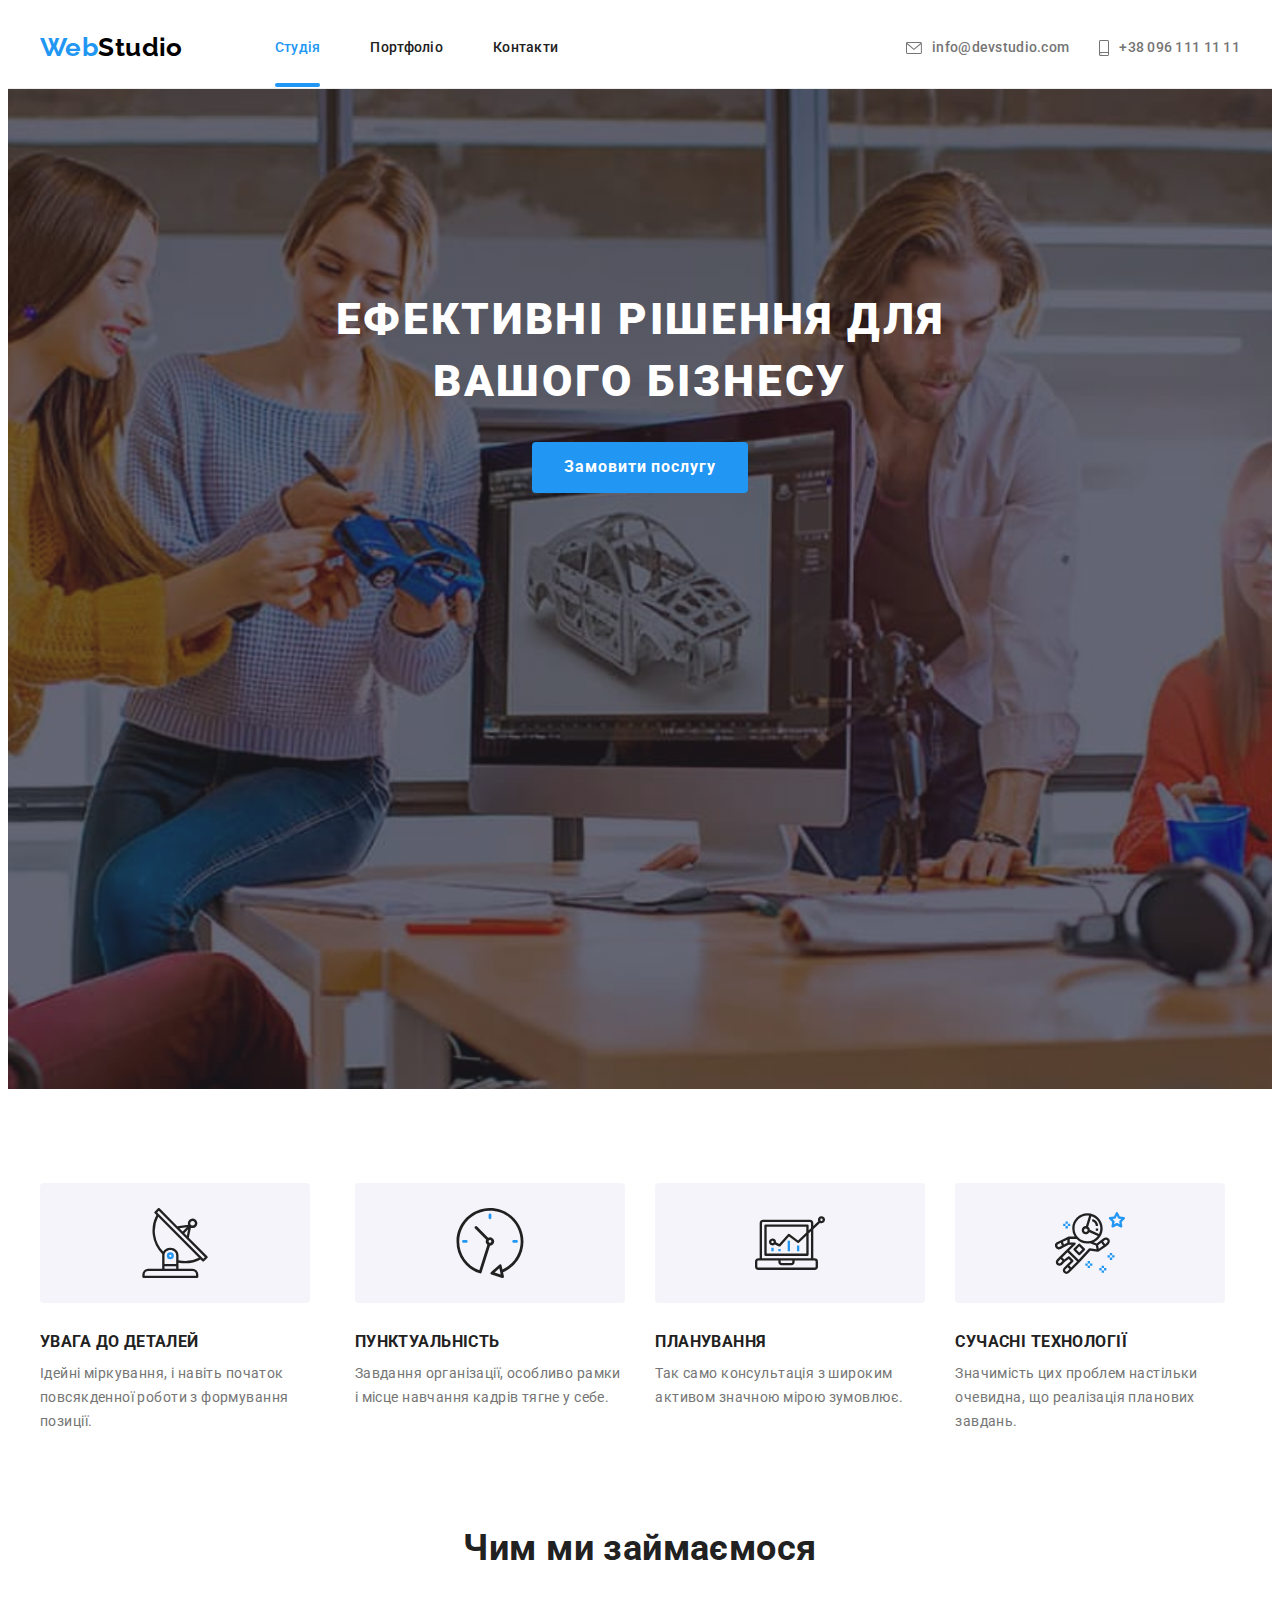
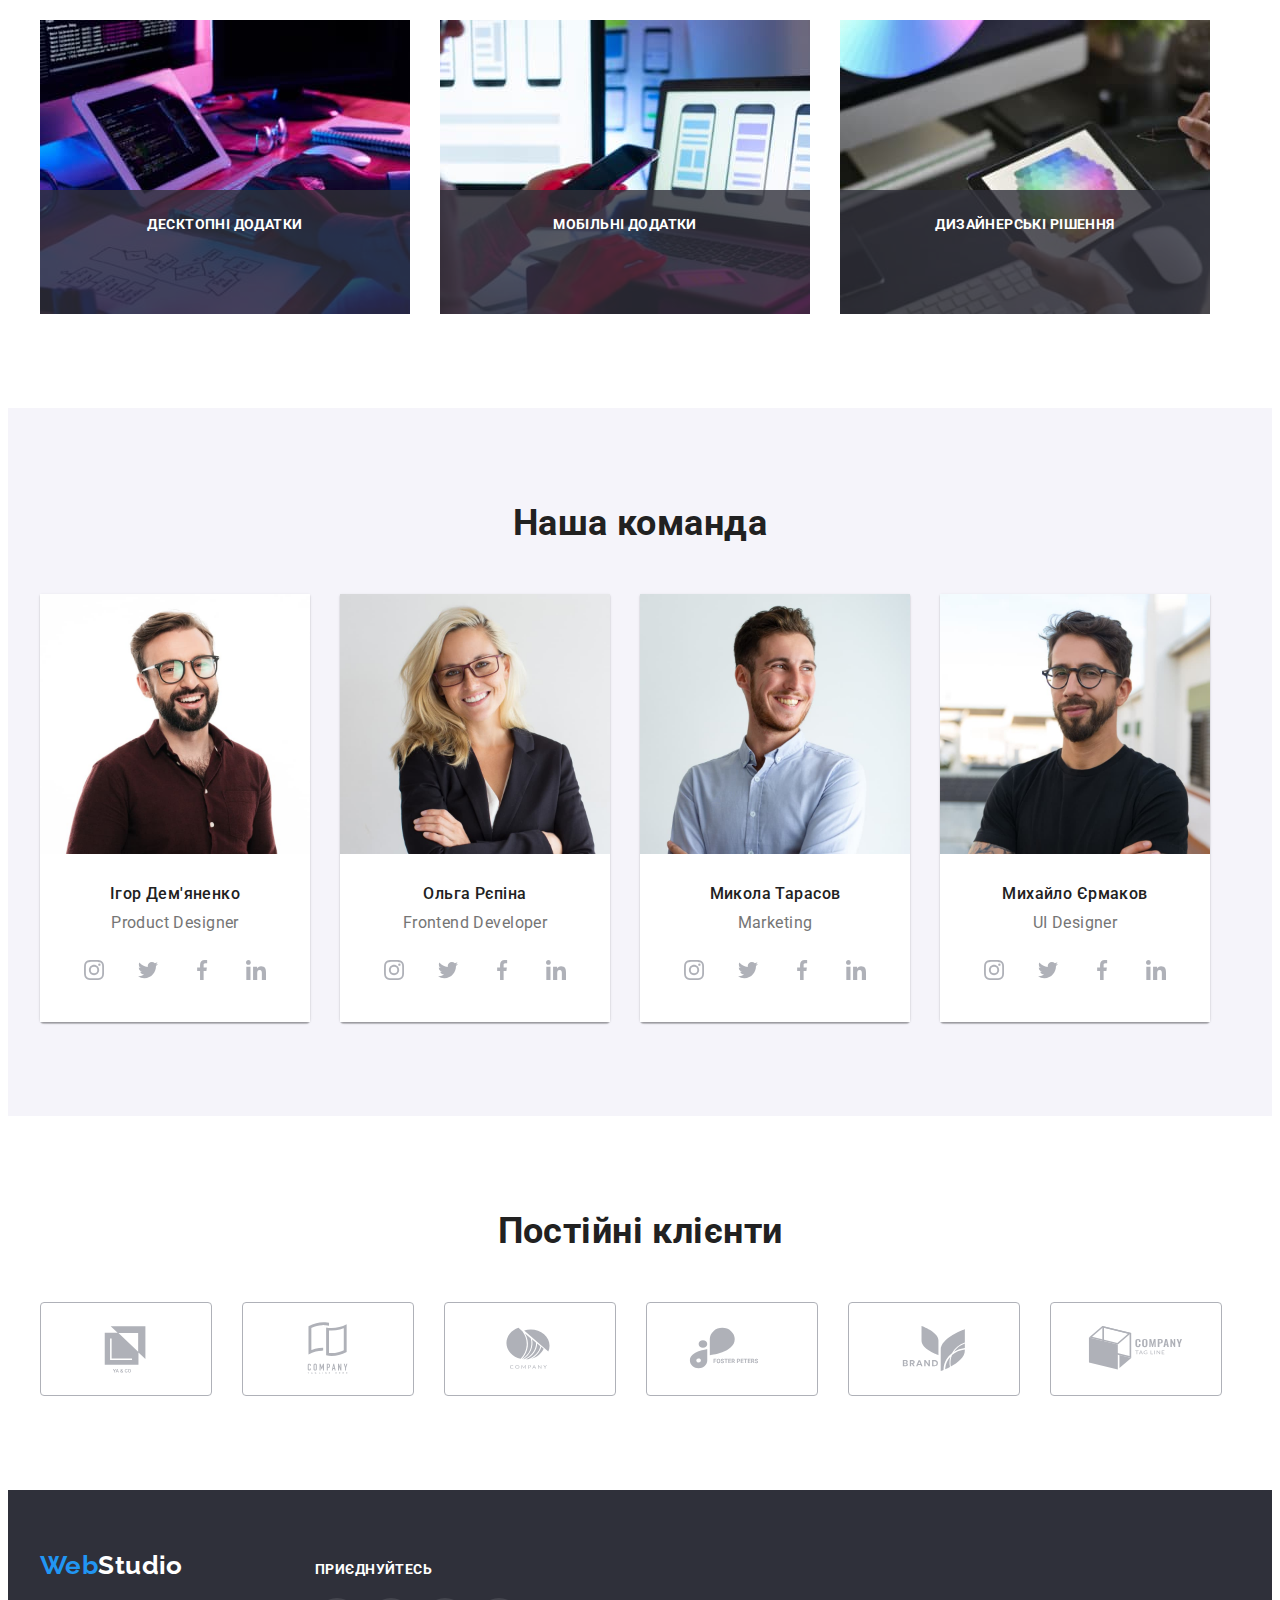
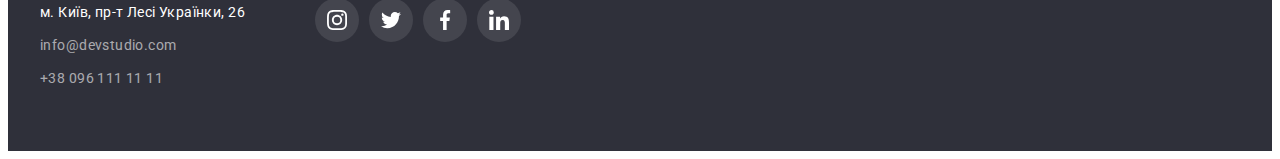
==== index.html @ 129922d4 "added form for order" ====
<!DOCTYPE html>
<html lang="uk">
  <head>
    <meta charset="UTF-8" />
    <meta http-equiv="X-UA-Compatible" content="IE=edge" />
    <meta name="viewport" content="width=device-width, initial-scale=1.0" />
    <title>Webstudio</title>
    <link
      href="https://fonts.googleapis.com/css2?family=Raleway:wght@700&family=Roboto:wght@400;500;700;900&display=swap"
      rel="stylesheet"
    />
    <link
      rel="stylesheet"
      href="https://cdnjs.cloudflare.com/ajax/libs/modern-normalize/1.1.0/modern-normalize.min.css"
      integrity="sha512-wpPYUAdjBVSE4KJnH1VR1HeZfpl1ub8YT/NKx4PuQ5NmX2tKuGu6U/JRp5y+Y8XG2tV+wKQpNHVUX03MfMFn9Q=="
      crossorigin="anonymous"
      referrerpolicy="no-referrer"
    />
    <link rel="stylesheet" href="./css/style.css" />
  </head>
  <body>
    <!--Header's site-->
    <header class="border">
      <!--Navigation's site-->
      <div class="container nav">
        <a href="./index.html" class="logo-header"
          ><span class="logo-letters">Web</span>Studio</a
        >
        <nav>
          <ul class="site-nav list">
            <li class="item">
              <a href="./index.html" class="link current">Студія</a>
            </li>
            <li class="item">
              <a href="./portfolio.html" class="link">Портфоліо</a>
            </li>
            <li class="item"><a href="" class="link">Контакти</a></li>
          </ul>
        </nav>

        <!--Contacts-->
        <ul class="list contact">
          <li class="item">
            <a href="mailto:info@devstudio.com" class="site-contacts"
              ><svg class="icon-header" width="16" height="12">
                <use href="./images/icons.svg#icon-envelope-1"></use>
              </svg>
              info@devstudio.com</a
            >
          </li>
          <li class="item">
            <a href="tel:+380961111111" class="site-contacts"
              ><svg class="icon-header" width="10" height="16">
                <use href="./images/icons.svg#icon-smartphone-1"></use></svg
              >+38 096 111 11 11</a
            >
          </li>
        </ul>
      </div>
    </header>
    <main>
      <!--Hero-->
      <section class="hero">
        <h1 class="hero-title">Ефективні рішення для вашого бізнесу</h1>
        <button data-modal-open type="button" class="hero-button">
          Замовити послугу
        </button>
      </section>

      <!--Features-->
      <section class="section">
        <!-- Hidden heading -->
        <div class="container">
          <h2 class="visually-hidden">Особливості</h2>
          <ul class="features list">
            <li class="item">
              <div class="icon-background">
                <svg width="70" height="70">
                  <use href="./images/icons.svg#icon-antenna"></use>
                </svg>
              </div>
              <h3 class="features-title">Увага до деталей</h3>
              <p class="features-list">
                Ідейні міркування, і навіть початок повсякденної роботи з
                формування позиції.
              </p>
            </li>
            <li class="item">
              <div class="icon-background">
                <svg width="70" height="70">
                  <use href="./images/icons.svg#icon-clock"></use>
                </svg>
              </div>
              <h3 class="features-title">Пунктуальність</h3>
              <p class="features-list">
                Завдання організації, особливо рамки і місце навчання кадрів
                тягне у себе.
              </p>
            </li>
            <li class="item">
              <div class="icon-background">
                <svg width="70" height="70">
                  <use href="./images/icons.svg#icon-diagram"></use>
                </svg>
              </div>
              <h3 class="features-title">Планування</h3>
              <p class="features-list">
                Так само консультація з широким активом значною мірою зумовлює.
              </p>
            </li>
            <li class="item">
              <div class="icon-background">
                <svg width="70" height="70">
                  <use href="./images/icons.svg#icon-astronaut"></use>
                </svg>
              </div>
              <h3 class="features-title">Сучасні технології</h3>
              <p class="features-list">
                Значимість цих проблем настільки очевидна, що реалізація
                планових завдань.
              </p>
            </li>
          </ul>
        </div>
      </section>

      <!--Our works-->
      <section class="work">
        <div class="container">
          <h2 class="our-work-title">Чим ми займаємося</h2>
          <ul class="our-work list">
            <li class="item description-image">
              <img
                src="./images/images-index/box-1.jpg"
                alt="Людина працює за ноутбуком"
                width="370"
                height="294"
              />
              <div class="description">
                <p class="description-title">десктопні додатки</p>
              </div>
            </li>
            <li class="item description-image">
              <img
                src="./images/images-index/box-2.jpg"
                alt="Людина тримає смартфон"
                width="370"
                height="294"
              />
              <div class="description">
                <p class="description-title">мобільні додатки</p>
              </div>
            </li>
            <li class="item description-image">
              <img
                src="./images/images-index/box-3.jpg"
                alt="Людина працює з планшетом"
                width="370"
                height="294"
              />
              <div class="description">
                <p class="description-title">дизайнерські рішення</p>
              </div>
            </li>
          </ul>
        </div>
      </section>

      <!--Our team-->
      <section class="section team">
        <div class="container">
          <h2 class="our-teams-title">Наша команда</h2>
          <ul class="our-teams list">
            <li class="item">
              <img
                src="./images/images-index/img-1.jpg"
                alt="Чоловік"
                width="270"
                height="260"
              />
              <div class="border-teams">
                <h3 class="our-teams-name">Ігор Дем'яненко</h3>
                <p class="our-team-profession">Product Designer</p>
                <ul class="list social">
                  <li>
                    <a class="social-background" href="">
                      <svg width="20" height="20">
                        <use href="./images/icons.svg#icon-instagram"></use>
                      </svg>
                    </a>
                  </li>
                  <li>
                    <a class="social-background" href="">
                      <svg width="20" height="20">
                        <use href="./images/icons.svg#icon-twitter"></use>
                      </svg>
                    </a>
                  </li>
                  <li>
                    <a class="social-background" href="">
                      <svg width="20" height="20">
                        <use href="./images/icons.svg#icon-facebook"></use>
                      </svg>
                    </a>
                  </li>
                  <li>
                    <a class="social-background" href="">
                      <svg width="20" height="20">
                        <use href="./images/icons.svg#icon-linkedin"></use>
                      </svg>
                    </a>
                  </li>
                </ul>
              </div>
            </li>
            <li class="item">
              <img
                src="./images/images-index/img-2.jpg"
                alt="Жінка"
                width="270"
                height="260"
              />
              <div class="border-teams">
                <h3 class="our-teams-name">Ольга Рєпіна</h3>
                <p class="our-team-profession">Frontend Developer</p>
                <ul class="list social">
                  <li>
                    <a class="social-background" href="">
                      <svg width="20" height="20">
                        <use href="./images/icons.svg#icon-instagram"></use>
                      </svg>
                    </a>
                  </li>
                  <li>
                    <a class="social-background" href="">
                      <svg width="20" height="20">
                        <use href="./images/icons.svg#icon-twitter"></use>
                      </svg>
                    </a>
                  </li>
                  <li>
                    <a class="social-background" href="">
                      <svg width="20" height="20">
                        <use href="./images/icons.svg#icon-facebook"></use>
                      </svg>
                    </a>
                  </li>
                  <li>
                    <a class="social-background" href="">
                      <svg width="20" height="20">
                        <use href="./images/icons.svg#icon-linkedin"></use>
                      </svg>
                    </a>
                  </li>
                </ul>
              </div>
            </li>
            <li class="item">
              <img
                src="./images/images-index/img-3.jpg"
                alt="Чоловік"
                width="270"
                height="260"
              />
              <div class="border-teams">
                <h3 class="our-teams-name">Микола Тарасов</h3>
                <p class="our-team-profession">Marketing</p>

                <ul class="list social">
                  <li>
                    <a class="social-background" href="">
                      <svg width="20" height="20">
                        <use href="./images/icons.svg#icon-instagram"></use>
                      </svg>
                    </a>
                  </li>
                  <li>
                    <a class="social-background" href="">
                      <svg width="20" height="20">
                        <use href="./images/icons.svg#icon-twitter"></use>
                      </svg>
                    </a>
                  </li>
                  <li>
                    <a class="social-background" href="">
                      <svg width="20" height="20">
                        <use href="./images/icons.svg#icon-facebook"></use>
                      </svg>
                    </a>
                  </li>
                  <li>
                    <a class="social-background" href="">
                      <svg width="20" height="20">
                        <use href="./images/icons.svg#icon-linkedin"></use>
                      </svg>
                    </a>
                  </li>
                </ul>
              </div>
            </li>
            <li class="item">
              <img
                src="./images/images-index/img-4.jpg"
                alt="Чоловік"
                width="270"
                height="260"
              />
              <div class="border-teams">
                <h3 class="our-teams-name">Михайло Єрмаков</h3>
                <p class="our-team-profession">UI Designer</p>

                <ul class="list social">
                  <li>
                    <a class="social-background" href="">
                      <svg width="20" height="20">
                        <use href="./images/icons.svg#icon-instagram"></use>
                      </svg>
                    </a>
                  </li>
                  <li>
                    <a class="social-background" href="">
                      <svg width="20" height="20">
                        <use href="./images/icons.svg#icon-twitter"></use>
                      </svg>
                    </a>
                  </li>
                  <li>
                    <a class="social-background" href="">
                      <svg width="20" height="20">
                        <use href="./images/icons.svg#icon-facebook"></use>
                      </svg>
                    </a>
                  </li>
                  <li>
                    <a class="social-background" href="">
                      <svg width="20" height="20">
                        <use href="./images/icons.svg#icon-linkedin"></use>
                      </svg>
                    </a>
                  </li>
                </ul>
              </div>
            </li>
          </ul>
        </div>
      </section>
      <!-- Clients -->
      <section class="section">
        <div class="container">
          <h2 class="clients-title">Постійні клієнти</h2>
          <ul class="clients list">
            <li>
              <a class="clients-link" href=""
                ><svg width="106" height="60">
                  <use href="./images/icons.svg#icon-client1"></use>
                </svg>
              </a>
            </li>
            <li>
              <a class="clients-link" href="">
                <svg width="106" height="60">
                  <use href="./images/icons.svg#icon-client2"></use>
                </svg>
              </a>
            </li>
            <li>
              <a class="clients-link" href="">
                <svg width="106" height="60">
                  <use href="./images/icons.svg#icon-client3"></use>
                </svg>
              </a>
            </li>
            <li>
              <a class="clients-link" href="">
                <svg width="106" height="60">
                  <use href="./images/icons.svg#icon-client4"></use>
                </svg>
              </a>
            </li>
            <li>
              <a class="clients-link" href="">
                <svg width="106" height="60">
                  <use href="./images/icons.svg#icon-client5"></use>
                </svg>
              </a>
            </li>
            <li>
              <a class="clients-link" href="">
                <svg width="106" height="60">
                  <use href="./images/icons.svg#icon-client6"></use>
                </svg>
              </a>
            </li>
          </ul>
        </div>
      </section>
    </main>

    <!-- Adress -->
    <footer class="footer">
      <div class="container general-footer">
        <div>
          <a href="./index.html" class="logo-footer"
            ><span class="logo-letters">Web</span>Studio</a
          >
          <address>
            <ul class="list">
              <li class="items">
                <a
                  href="https://goo.gl/maps/6pdL2G1aaHJUCAZU8"
                  target="_blank"
                  rel="noopener noreferrer"
                  class="footer-adress"
                  >м. Київ, пр-т Лесі Українки, 26</a
                >
              </li>
              <li class="items">
                <a href="mailto:info@devstudio.com" class="footer-contacts"
                  >info@devstudio.com</a
                >
              </li>
              <li class="items">
                <a href="tel:+380961111111" class="footer-contacts"
                  >+38 096 111 11 11</a
                >
              </li>
            </ul>
          </address>
        </div>
        <div class="footer-social">
          <p class="footer-title">приєднуйтесь</p>
          <ul class="list social-link">
            <li>
              <a href="" class="footer-social-link"
                ><svg width="20" height="20">
                  <use href="./images/icons.svg#icon-instagram"></use></svg
              ></a>
            </li>
            <li>
              <a href="" class="footer-social-link"
                ><svg width="20" height="20">
                  <use href="./images/icons.svg#icon-twitter"></use></svg
              ></a>
            </li>
            <li>
              <a href="" class="footer-social-link"
                ><svg width="20" height="20">
                  <use href="./images/icons.svg#icon-facebook"></use></svg
              ></a>
            </li>
            <li>
              <a href="" class="footer-social-link"
                ><svg width="20" height="20">
                  <use href="./images/icons.svg#icon-linkedin"></use></svg
              ></a>
            </li>
          </ul>
        </div>
      </div>
    </footer>
    <!-- Modal window -->

    <div data-modal class="backdrop is-hidden">
      <div class="modal">
        <button data-modal-close class="close-modal">
          <svg class="icon-close" width="18" height="18">
            <use href="./images/icons.svg#icon-close"></use>
          </svg>
        </button>

        <!-- Form for order -->

        <h4 class="form-title">Залиште свої дані, ми вам передзвонимо</h4>
        <form class="form">
          <label name="name" class="form-label"
            >Ім'я
            <input type="text" class="form-input" />
            <span class="form-icon">
              <svg width="18" height="18">
                <use href="./images/icons.svg#icon-person-black"></use>
              </svg>
            </span>
          </label>

          <label name="phone" class="form-label"
            >Телефон
            <input type="tel" class="form-input" />
            <span class="form-icon">
              <svg width="18" height="18">
                <use href="./images/icons.svg#icon-phone-black"></use>
              </svg>
            </span>
          </label>

          <label name="email" class="form-label"
            >Пошта
            <input type="email" class="form-input" />
            <span class="form-icon">
              <svg width="18" height="18">
                <use href="./images/icons.svg#icon-email-black"></use>
              </svg>
            </span>
          </label>

          <label name="feedback" class="form-label"
            >Коментар
            <textarea
              class="feedback"
              name="feedback"
              cols="30"
              rows="10"
              placeholder="Введіть текст"
            ></textarea>
          </label>
          
          <label class="checkbox-label">
            <input type="checkbox" class="checkbox" name="checkbox">Погоджуюся з розсилкою та приймаю
              <span class="conditions">Умови договору</span>
          </label>

          <button class="btn-submit" type="submit">Відправити</button>
        </form>
      </div>
    </div>

    <!-- Script for modal window -->
    <script src="./js/modal.js"></script>
  </body>
</html>
---- css/style.css ----
:root {
  --primary-text-color: #757575;
  --secondary-text-color: #212121;
  --added-text-color: #ffffff;
  --logo-button-text-color: #2196f3;
  --primary-background-color: #ffffff;
  --secondary-background-color: #f5f4fa;
  --background-color-hover: #2196f3;
  --background-color-added: #2f303a;
  --text-color: #000000;
  --text-color-footer: rgba(255, 255, 255, 0.6);
  --active-button-color: #188ce8;
  --color-shadow: #rgba(0, 0, 0, 0.15);
  --color-border-header: 1px solid #ececec;
  --color-border-cards: 1px solid #eeeeee;
  --hero-bg-overlay: rgba(47, 48, 58, 0.4);
  --fill-svg-social: #afb1b8;
  --portfolio-cards-shadow: 0px 1px 1px rgba(0, 0, 0, 0.12),
    0px 4px 4px rgba(0, 0, 0, 0.06), 1px 4px 6px rgba(0, 0, 0, 0.16);
  --background-footer-social: rgba(255, 255, 255, 0.1);
  --modal-shadow: 0px 1px 3px rgba(0, 0, 0, 0.12),
    0px 1px 1px rgba(0, 0, 0, 0.14), 0px 2px 1px rgba(0, 0, 0, 0.2);
  --timing-function: cubic-bezier(0.4, 0, 0.2, 1);
  --backgroud-backdrop: rgba(0, 0, 0, 0.2);
  --background-description: rgba(47, 48, 58, 0.8);
  --ovelay-background-portfolio: rgba(33, 150, 243, 0.9);
  --border-form-order:1px solid rgba(33, 33, 33, 0.2);
  --text-color-placeholder:rgba(117, 117, 117, 0.5);
  --shadow-form-button: 0px 4px 4px rgba(0, 0, 0, 0.15);
}

body {
  background-color: var(--primary-background-color);
  color: var(--primary-text-color);
  font-family: "Roboto", sans-serif;
  font-weight: 400;
  font-size: 14px;
  line-height: 1.71;
  letter-spacing: 0.03em;
}
.list {
  list-style: none;
  padding: 0;
  margin: 0;
}
button {
  border: none;
}

.container {
  width: 1200px;
  margin-left: auto;
  margin-right: auto;
  padding-left: 15px;
  padding-right: 15px;
}
h2,
h3,
h4,
p {
  margin: 0;
}
img {
  max-width: 100%;
  display: block;
}
/* Navigation's site */
.nav {
  display: flex;
  align-items: center;
  margin: 0 auto;
}

.logo-letters {
  color: var(--logo-button-text-color);
}
.logo-header {
  margin-right: 92px;

  color: var(--text-color);
  text-decoration: none;
  font-family: "Raleway", sans-serif;
  font-weight: 700;
  font-size: 26px;
  line-height: 1.2;
}
.link {
  padding-top: 32px;
  padding-bottom: 32px;
  color: var(--secondary-text-color);
  text-decoration: none;
  font-weight: 500;
  font-size: 14px;
  line-height: 1.14;
  letter-spacing: 0.02em;
  transition: color 250ms var(--timing-function);
}
.link:hover,
.link:focus {
  color: var(--logo-button-text-color);
}

.link.current {
  position: relative;
  color: var(--logo-button-text-color);
}
.link.current::after {
  position: absolute;
  bottom: 0px;
  content: "";
  display: block;
  width: 100%;
  height: 4px;
  background-color: var(--logo-button-text-color);
  border-radius: 2px;
}
.site-nav {
  display: flex;
}

.site-nav .item:not(:last-child) {
  margin-right: 50px;
}

/* Links to contacts */

.icon-header {
  margin-right: 10px;
  fill: currentColor;
}
.site-contacts {
  padding-top: 32px;
  padding-bottom: 32px;
  display: flex;
  align-items: center;
  color: var(--primary-text-color);
  text-decoration: none;
  font-weight: 500;
  font-size: 14px;
  line-height: 1.14;
  letter-spacing: 0.02em;
  transition: color 250ms var(--timing-function),
    fill 250ms var(--timing-function);
}
.site-contacts:hover,
.site-contacts:focus {
  color: var(--logo-button-text-color);
  fill: var(--logo-button-text-color);
}
.contact {
  margin-left: auto;
  display: flex;
}
.contact .item:not(:last-child) {
  margin-right: 30px;
}

/* Hero */
.hero {
  padding-bottom: 200px;
  padding-top: 200px;
  height: 600px;
  max-width: 1600px;
  margin-left: auto;
  margin-right: auto;
  background-color: var(--background-color-added);
  text-align: center;
  background-image: linear-gradient(
      to right,
      var(--hero-bg-overlay),
      var(--hero-bg-overlay)
    ),
    url("../images/images-index/hero.jpg");
  background-size: cover;
  background-repeat: no-repeat;
  background-position: center;
}

.hero-title {
  margin-bottom: 30px;
  margin-top: 0;
  margin-right: auto;
  margin-left: auto;
  max-width: 696px;
  color: var(--added-text-color);
  font-weight: 900;
  font-size: 44px;
  line-height: 1.4;
  letter-spacing: 0.06em;
  text-transform: uppercase;
}
.hero-button {
  min-width: 216px;
  padding: 10px 32px;
  border-radius: 4px;
  border-width: 0;
  box-shadow: 0px 4px 4px var(--color-shadow);

  background-color: var(--logo-button-text-color);
  color: var(--added-text-color);
  font-family: inherit;
  font-weight: 700;
  font-size: 16px;
  line-height: 1.9;
  letter-spacing: 0.06em;
  cursor: pointer;
  transition: background-color 250ms var(--timing-function);
}
.hero-button:hover,
.hero-button:focus {
  background-color: var(--active-button-color);
}

/* Features and Images of the portfolio*/
.visually-hidden {
  position: absolute;
  clip: rect(0 0 0 0);
  width: 1px;
  height: 1px;
  margin: -1px;
}
.section {
  padding-bottom: 94px;
  padding-top: 94px;
}
.features {
  display: flex;
  gap: 30px;
}
.features-title {
  margin-bottom: 10px;
  margin-top: 0;

  color: var(--secondary-text-color);
  font-weight: 700;
  line-height: 1.14;
  text-transform: uppercase;
}
.features-list {
  margin: 0;
}

/* Our works */
.icon-background {
  margin-bottom: 30px;
  height: 120px;
  width: 270px;
  display: flex;
  justify-content: center;
  align-items: center;
  background-color: var(--secondary-background-color);
  border-radius: 4px;
}
.work {
  padding-bottom: 94px;
}
.our-work {
  display: flex;
}
.our-work .item:not(:last-child) {
  margin-right: 30px;
}
.our-work-title,
.our-teams-title,
.clients-title {
  margin-bottom: 50px;

  color: var(--secondary-text-color);
  font-weight: 700;
  font-size: 36px;
  line-height: 1.17;
  text-align: center;
}
.description-image {
  position: relative;
}
.description {
  position: absolute;
  bottom: 0;
  left: 0;
  width: 370px;
  height: 70px;
  padding: 27px 0;
  background-color: var(--background-description);
}
.description-title {
  font-weight: 700;
  line-height: 1.14;
  text-align: center;
  text-transform: uppercase;
  color: var(--added-text-color);
}
/* Our teams */
.team {
  background-color: var(--secondary-background-color);
}
.our-teams {
  display: flex;
}
.our-teams .item {
  box-shadow: 0px 1px 3px rgba(0, 0, 0, 0.12), 0px 1px 1px rgba(0, 0, 0, 0.14),
    0px 2px 1px rgba(0, 0, 0, 0.2);
  border-radius: 0px 0px 4px 4px;
}
.border-teams {
  padding-top: 30px;
  padding-bottom: 30px;
  background: var(--primary-background-color);
}
.our-teams-name {
  margin-bottom: 10px;

  color: var(--secondary-text-color);
  font-weight: 500;
  font-size: 16px;
  line-height: 1.19;
  text-align: center;
}
.our-team-profession {
  margin-bottom: 16px;

  font-size: 16px;
  line-height: 1.19;
  text-align: center;
}
.our-teams .item:not(:last-child) {
  margin-right: 30px;
}

.social {
  display: flex;
  justify-content: center;
  gap: 10px;
}

.social-background {
  display: flex;
  justify-content: center;
  align-items: center;
  padding: 0;
  width: 44px;
  height: 44px;
  border-radius: 50%;
  fill: var(--fill-svg-social);
  transition: fill 250ms var(--timing-function),
    background-color 250ms var(--timing-function);
}
.social-background:hover,
.social-background:focus {
  background-color: var(--logo-button-text-color);
  fill: var(--primary-background-color);
}

/* Clients */
.clients {
  display: flex;
  gap: 30px;
}
.clients-link {
  display: flex;
  padding: 0;
  width: 170px;
  height: 92px;
  display: flex;
  align-items: center;
  justify-content: center;
  border: 1px solid var(--fill-svg-social);
  border-radius: 4px;
  transition: border 250ms var(--timing-function),
    fill 250ms var(--timing-function);
}
.clients-link:hover,
.clients-link:focus {
  border: 1px solid var(--logo-button-text-color);
  fill: var(--logo-button-text-color);
}
.clients-link {
  fill: var(--fill-svg-social);
}

/* Adress */
.footer {
  padding-top: 60px;
  padding-bottom: 60px;
  background-color: var(--background-color-added);
}
.general-footer {
  display: flex;
  align-items: baseline;
}
.logo-footer {
  margin-bottom: 20px;

  color: var(--added-text-color);
  text-decoration: none;
  display: inline-block;
  font-family: "Raleway", sans-serif;
  font-style: normal;
  font-weight: 700;
  font-size: 26px;
  line-height: 1.2;
}
.footer-contacts {
  color: var(--text-color-footer);
  display: inline-block;
  font-style: normal;
  text-decoration: none;
  transition: color 250ms var(--timing-function);
}
.list .items:not(:last-child) {
  margin-bottom: 9px;
}
.footer-adress {
  color: var(--added-text-color);
  display: inline-block;
  font-style: normal;
  text-decoration: none;
  transition: color 250ms var(--timing-function);
}
.footer-adress:hover,
.footer-adress:focus {
  color: var(--added-text-color);
}
.footer-contacts:hover,
.footer-contacts:focus {
  color: var(--added-text-color);
}
.footer-title {
  display: block;
  color: var(--added-text-color);
  font-weight: 700;
  line-height: 1.14;
  text-transform: uppercase;
}
.footer-social {
  margin-left: 70px;
}

.social-link {
  display: flex;
  margin-top: 20px;
  gap: 10px;
}
.footer-social-link {
  display: flex;
  justify-content: center;
  align-items: center;
  padding: 0;
  width: 44px;
  height: 44px;
  background: var(--background-footer-social);
  border-radius: 50%;
  fill: var(--added-text-color);
  transition: background-color 250ms var(--timing-function);
}
.footer-social-link:hover,
.footer-social-link:focus {
  background-color: var(--logo-button-text-color);
}
/* Portfolio.html */
/* Filtr buttons */
.filtrs {
  display: flex;
  justify-content: center;
  margin-bottom: 50px;
}
.filtrs .item:not(:last-child) {
  margin-right: 8px;
}
.filtr {
  padding: 6px 22px;
  background-color: var(--secondary-background-color);
  color: var(--secondary-text-color);
  font-family: inherit;
  font-weight: 500;
  font-size: 16px;
  line-height: 1.6;
  letter-spacing: 0.03em;
  cursor: pointer;
  border-radius: 4px;
  border-width: 0;
  transition: background-color 250ms var(--timing-function),
    color 250ms var(--timing-function), box-shadow 250ms var(--timing-function);
}
.filtr:hover,
.filtr:focus {
  background-color: var(--logo-button-text-color);
  color: var(--added-text-color);
  box-shadow: 0px 3px 1px rgba(0, 0, 0, 0.1), 0px 1px 2px rgba(0, 0, 0, 0.08),
    0px 2px 2px rgba(0, 0, 0, 0.12);
}

/* Hero in Portfolio.html */
.border {
  border-bottom: var(--color-border-header);
}
.portfolio {
  display: flex;
  flex-wrap: wrap;
  gap: 30px;
}
.border-card {
  padding-top: 20px;
  padding-bottom: 20px;
  padding-left: 24px;
  padding-right: 24px;
  border-bottom: var(--color-border-cards);
  border-left: var(--color-border-cards);
  border-right: var(--color-border-cards);
}

.portfolio-link {
  position: relative;
  text-decoration: none;
  display: block;
  transition: box-shadow 250ms var(--timing-function);
}

.portfolio-link:hover,
.portfolio-link:focus {
  box-shadow: var(--portfolio-cards-shadow);
}

.portfolio-title {
  margin-bottom: 4px;
  color: var(--secondary-text-color);
  font-weight: 700;
  font-size: 18px;
  line-height: 2;
  letter-spacing: 0.06em;
}
.portfolio-list {
  color: var(--primary-text-color);
  font-size: 16px;
  line-height: 1.88;
  letter-spacing: 0.03em;
}
.portfolio.list {
  padding-bottom: 94px;
}

.overlay {
  position: relative;
  overflow: hidden;
}

.overlay-description {
  position: absolute;
  top: 0;
  left: 0;
  width: 100%;
  height: 100%;
  padding: 63px 24px;
  background: var(--ovelay-background-portfolio);
  font-size: 18px;
  line-height: 1.56;
  color: var(--added-text-color);
  transform: translateY(100%);
  transition: transform 250ms var(--timing-function);
}
.portfolio-link:hover .overlay-description {
  transform: translateY(0%);
}

/* Modal window */

.backdrop {
  position: fixed;
  top: 0;
  left: 0;
  width: 100%;
  height: 100%;
  background-color: var(--backgroud-backdrop);

  opacity: 1;
  transition: opacity 250ms var(--timing-function);
}
.backdrop.is-hidden {
  opacity: 0;
  visibility: hidden;
  pointer-events: none;
}
.modal {
  position: absolute;
  top: 50%;
  left: 50%;
  width: 528px;
  height: 581px;
  background-color: var(--primary-background-color);
  border-radius: 4px;

  transform: scale(1) translate(-50%, -50%);
  transition: transform 250ms var(--timing-function);
}
.backdrop.is-hidden .modal {
  transform: scale(0.5) translate(-50%, -50%);
}

button.close-modal {
  position: absolute;
  right: 8px;
  top: 8px;
  width: 30px;
  height: 30px;
  display: flex;
  justify-content: center;
  align-items: center;
  padding: 0;
  border-radius: 50%;
  cursor: pointer;
  border: 1px solid rgba(0, 0, 0, 0.1);
  background-color: var(--primary-background-color);
}

.icon-close {
  fill: var(--text-color);
}

/* Form for order */

h4.form-title {
  margin-top: 40px;
  margin-bottom: 12px;
  font-weight: 700;
  font-size: 20px;
  line-height: 1.15;
  text-align: center;
  color: var(--secondary-text-color);
}
.form-label {
  display: flex;
  flex-direction: column;
  margin-left: 40px;
  margin-right: 40px;
  position: relative;
  font-size: 12px;
  line-height: 1.17;
  letter-spacing: 0.01em;
}
.form-label:not(:last-child) {
  margin-bottom: 10px;
}
.form-input,
.feedback{
  border: var(--border-form-order);
  border-radius: 4px;
}
.form-input {
  position: relative;
  height: 40px;
}
.form-icon {
  position: absolute;
  display: inline-block;
  top: 50%;
  left: 12px;
}
.feedback {
  padding: 12px 16px;
  resize: none;
  height: 120px;
}
.feedback::placeholder{
font-size: 12px;
line-height: 1.17;
letter-spacing: 0.01em;
color: var(--text-color-placeholder);
}
.checkbox-label {
  margin-left: 52px;
  margin-right: 51px;
}
.checkbox{
  line-height: 1.17;
}
span.conditions {
 color: var(--logo-button-text-color);
 text-decoration: underline;
}
/* span.checkbox {
  position: absolute;
  left: 52px;
  top: 50%;
  transform: translate(-50%, -50%);
  width: 16px;
  height: 15px;
  background-color: tomato;

} */
.btn-submit {
  display: block;
  margin: auto;
  width: 200px;
  height: 50px;
  background-color: var(--logo-button-text-color);
  color: var(--added-text-color);
  border-radius: 4px;
  box-shadow: var(--shadow-form-button);
  font-weight: 700;
  font-size: 16px;
  line-height: 1.88;
  text-align: center;
  letter-spacing: 0.06em;
}
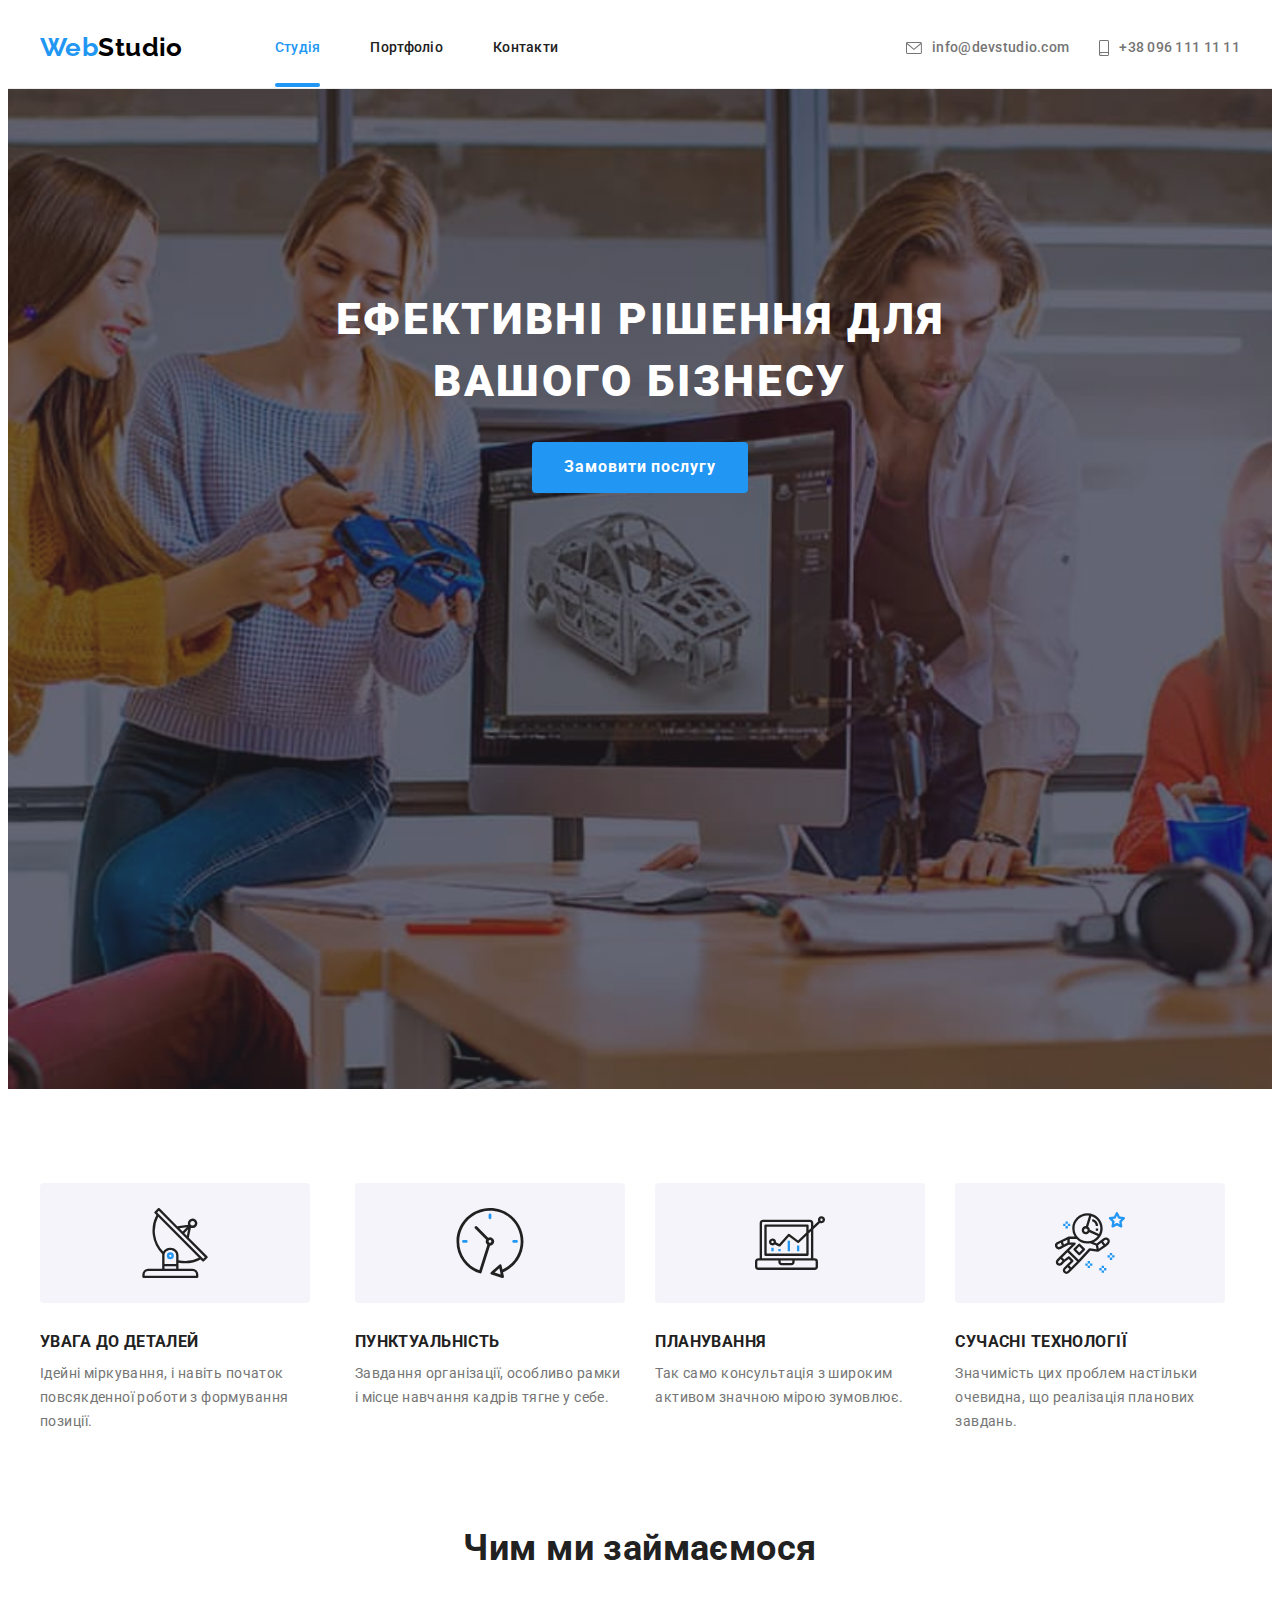
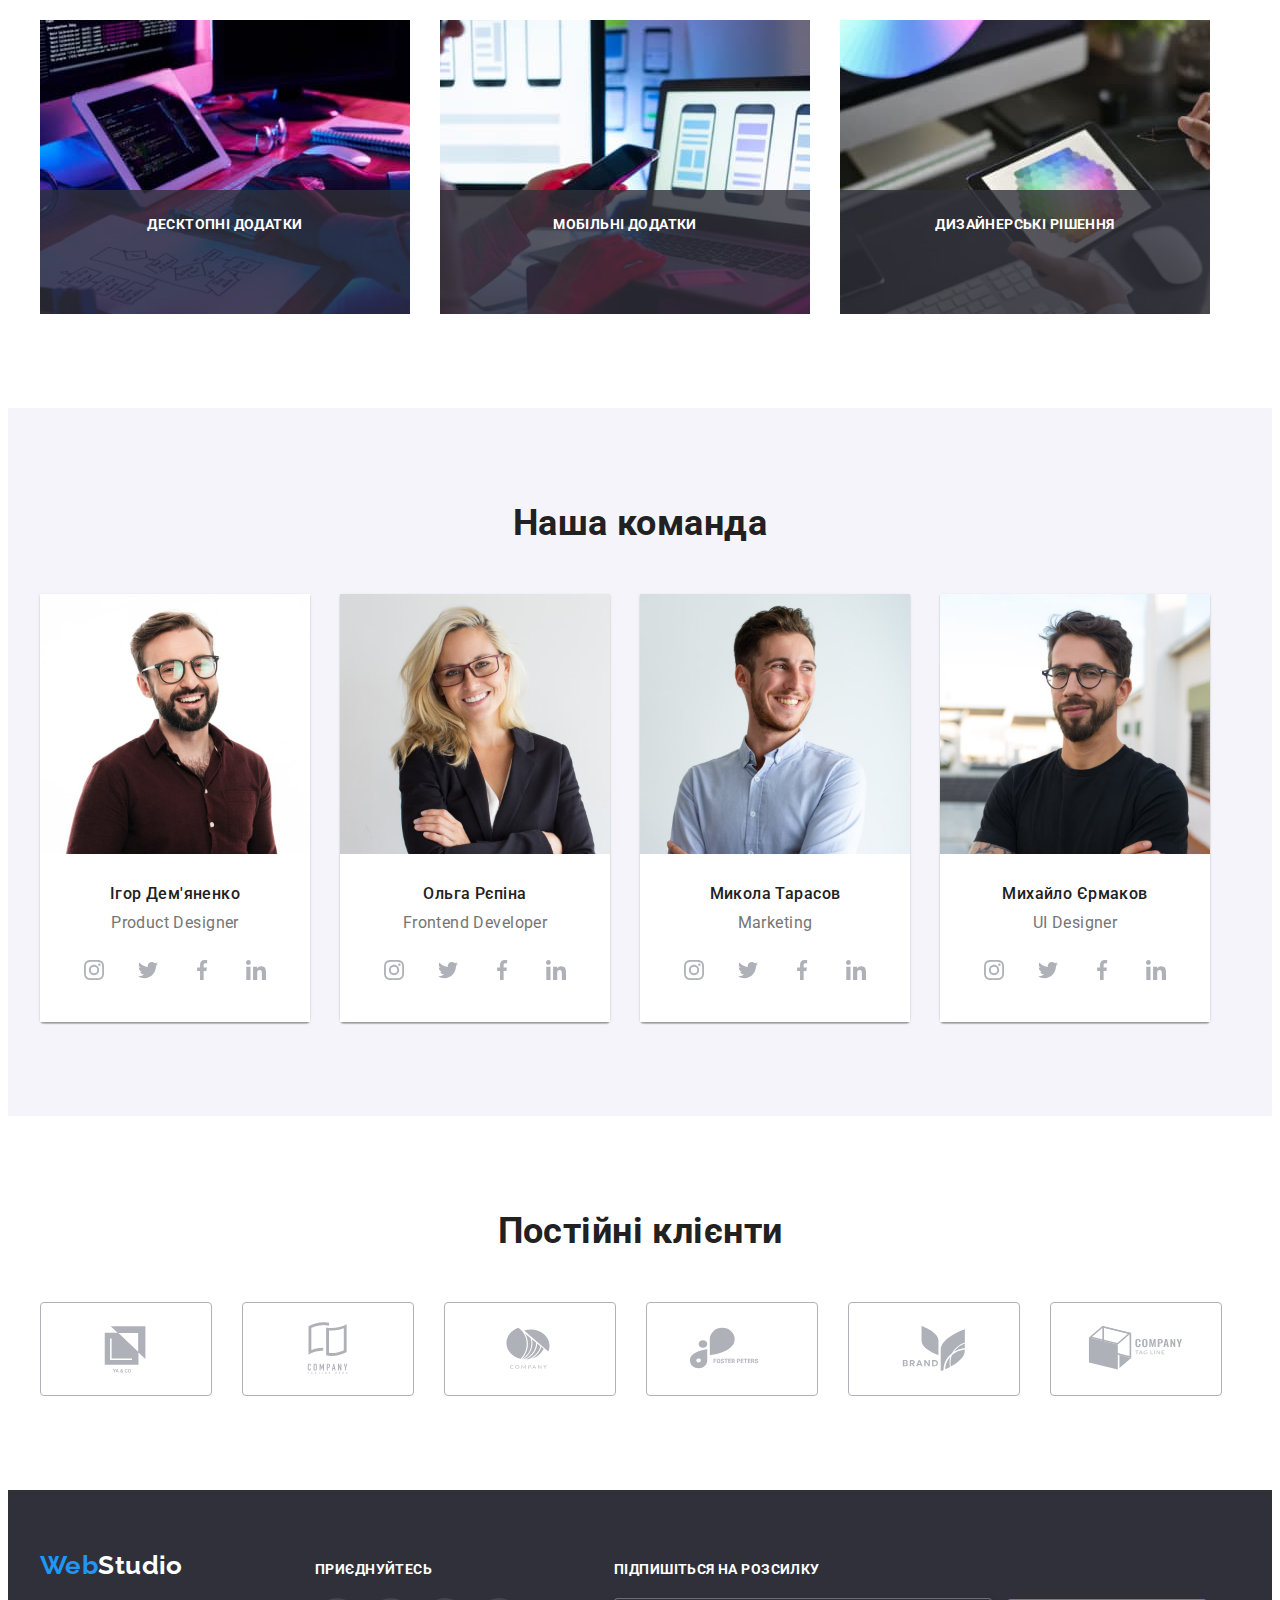
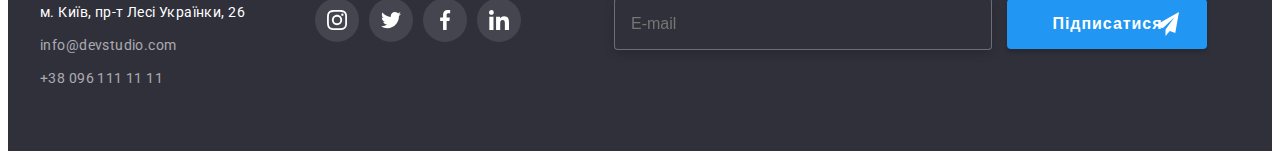
==== commit a1c9b5c1: "added subscribe form" ====
--- a/index.html
+++ b/index.html
@@ -397,6 +397,7 @@
     </main>
 
     <!-- Adress -->
+    
     <footer class="footer">
       <div class="container general-footer">
         <div>
@@ -456,8 +457,23 @@
             </li>
           </ul>
         </div>
+
+        <!-- Subscribe form -->
+
+        <div class="footer-subscribe">
+          <form>
+            <label class="subscribe-label">
+              <span class="subscribe-title">Підпишіться на розсилку</span>
+              <input type="email" class="subscribe-input" name="subscribe-input" placeholder="E-mail">  
+          </form>
+          <button class="subscribe-btn" type="submit">Підписатися<svg class="icon-send" width="24" height="24">
+            <use href="./images/icons.svg#icon-icon-send"></use>
+          </svg> </button>
+            </label>
+        </div> 
       </div>
     </footer>
+
     <!-- Modal window -->
 
     <div data-modal class="backdrop is-hidden">
@@ -512,10 +528,20 @@
               placeholder="Введіть текст"
             ></textarea>
           </label>
-          
+
           <label class="checkbox-label">
-            <input type="checkbox" class="checkbox" name="checkbox">Погоджуюся з розсилкою та приймаю
-              <span class="conditions">Умови договору</span>
+            <input
+              type="checkbox"
+              class="checkbox"
+              name="checkbox"
+            />
+              <span class="icon">
+              <svg width="16" height="15">
+                <use class="rectangle" href="./images/icons.svg#icon-rectangle"></use>
+                <use class="checked" href="./images/icons.svg#icon-icon-check"></use>
+              </svg>  
+            </span>
+            <span> Погоджуюся з розсилкою та приймаю <span class="conditions">Умови договору</span></span>
           </label>
 
           <button class="btn-submit" type="submit">Відправити</button>
--- a/css/style.css
+++ b/css/style.css
@@ -425,7 +425,8 @@
 .footer-contacts:focus {
   color: var(--added-text-color);
 }
-.footer-title {
+.footer-title,
+.subscribe-title {
   display: block;
   color: var(--added-text-color);
   font-weight: 700;
@@ -457,6 +458,66 @@
 .footer-social-link:focus {
   background-color: var(--logo-button-text-color);
 }
+
+/* Subscribe form */
+.footer-subscribe {
+  margin-left: 93px;
+}
+
+.subscribe-title {
+margin-bottom: 20px;
+}
+
+.subscribe-label {
+  display: block;
+}
+
+.subscribe-input {
+  padding-top: 15px;
+  padding-bottom: 15px;
+  padding-left: 16px;
+  width: 358px;
+  border: 1px solid rgba(255, 255, 255, 0.3);
+  filter: drop-shadow(0px 4px 4px rgba(0, 0, 0, 0.15));
+  border-radius: 4px;
+  outline: none;
+  font-size: 16px;
+  line-height: 1.25;
+  background-color: var(--background-color-added);
+  color: var(--text-color-footer);
+}
+
+.subscribe-btn {
+  position: relative;
+  margin-left: 12px;
+  width: 200px;
+  height: 50px;
+  background-color: var(--logo-button-text-color);
+  color: var(--added-text-color);
+  border-radius: 4px;
+  box-shadow: var(--shadow-form-button);
+  font-weight: 700;
+  font-size: 16px;
+  line-height: 1.88;
+  text-align: center;
+  letter-spacing: 0.06em;
+  transition: backround-color 250ms var(--timing-function);
+}
+.subscribe-btn:hover,
+.subscribe-btn:focus {
+  background-color: var(--active-button-color);
+}
+
+.icon-send {
+  position: absolute;
+  right: 28px;
+  top: 50%;
+  transform: translateY(-50%);
+ padding-left: 10px;
+  fill: var(--added-text-color);
+}
+
+
 /* Portfolio.html */
 /* Filtr buttons */
 .filtrs {
@@ -611,9 +672,14 @@
   border: 1px solid rgba(0, 0, 0, 0.1);
   background-color: var(--primary-background-color);
 }
+.icon-close:hover,
+.icon-close:focus {
+  fill: var(--background-color-hover);
+}
 
 .icon-close {
-  fill: var(--text-color);
+  fill: currentColor;
+  transition: fill 250ms var(--timing-function);
 }
 
 /* Form for order */
@@ -627,6 +693,7 @@
   text-align: center;
   color: var(--secondary-text-color);
 }
+
 .form-label {
   display: flex;
   flex-direction: column;
@@ -637,56 +704,99 @@
   line-height: 1.17;
   letter-spacing: 0.01em;
 }
+
 .form-label:not(:last-child) {
   margin-bottom: 10px;
 }
+
 .form-input,
 .feedback{
   border: var(--border-form-order);
   border-radius: 4px;
-}
+  margin-top: 4px;
+  transition: border-color 250ms var(--timing-function);
+}
+
 .form-input {
-  position: relative;
-  height: 40px;
-}
+  padding-left: 42px;
+  padding-top: 12px;
+  padding-bottom: 12px;
+}
+
 .form-icon {
   position: absolute;
-  display: inline-block;
+  display: block;
   top: 50%;
-  left: 12px;
-}
+  left: 12px; 
+  transition: fill 250ms var(--timing-function);
+}
+
+.form-input:focus-within + .form-icon {
+  fill: var(--background-color-hover);
+}
+.form-input:focus-within,
+.feedback:focus-within {
+  border-color: var(--background-color-hover);
+  outline: none;
+}
+
+
 .feedback {
   padding: 12px 16px;
   resize: none;
   height: 120px;
 }
+
 .feedback::placeholder{
 font-size: 12px;
 line-height: 1.17;
 letter-spacing: 0.01em;
 color: var(--text-color-placeholder);
 }
+
+/* Checkbox */
+
 .checkbox-label {
-  margin-left: 52px;
-  margin-right: 51px;
-}
-.checkbox{
-  line-height: 1.17;
-}
+  display: flex;
+  align-items: center;
+  margin: 20px 51px 30px 52px;
+}
+
+.checkbox {
+  position: absolute;
+  width: 1px;
+  height: 1px;
+  margin: -1px;
+  border: 0;
+  padding: 0;
+  clip: rect(0 0 0 0);
+  overflow: hidden;
+}
+
+/* .checked {
+  opacity: 0;
+} */
+
 span.conditions {
  color: var(--logo-button-text-color);
  text-decoration: underline;
 }
-/* span.checkbox {
-  position: absolute;
-  left: 52px;
-  top: 50%;
-  transform: translate(-50%, -50%);
-  width: 16px;
-  height: 15px;
-  background-color: tomato;
-
+
+.icon {
+  display: inline-block;
+  padding-right: 8.38px;
+}
+.checkbox:checked + .icon{
+fill:#2196f3;
+opacity: 1;
+}
+/* .checkbox:checked + .checked {
+  opacity: 1;
+}
+.checkbox:checked + .rectangle {
+  opacity: 0;
 } */
+
 .btn-submit {
   display: block;
   margin: auto;
@@ -701,5 +811,11 @@
   line-height: 1.88;
   text-align: center;
   letter-spacing: 0.06em;
-}
-  
+  transition: backround-color 250ms var(--timing-function);
+}
+
+.btn-submit:hover,
+.btn-submit:focus {
+  background-color: var(--active-button-color);
+}
+
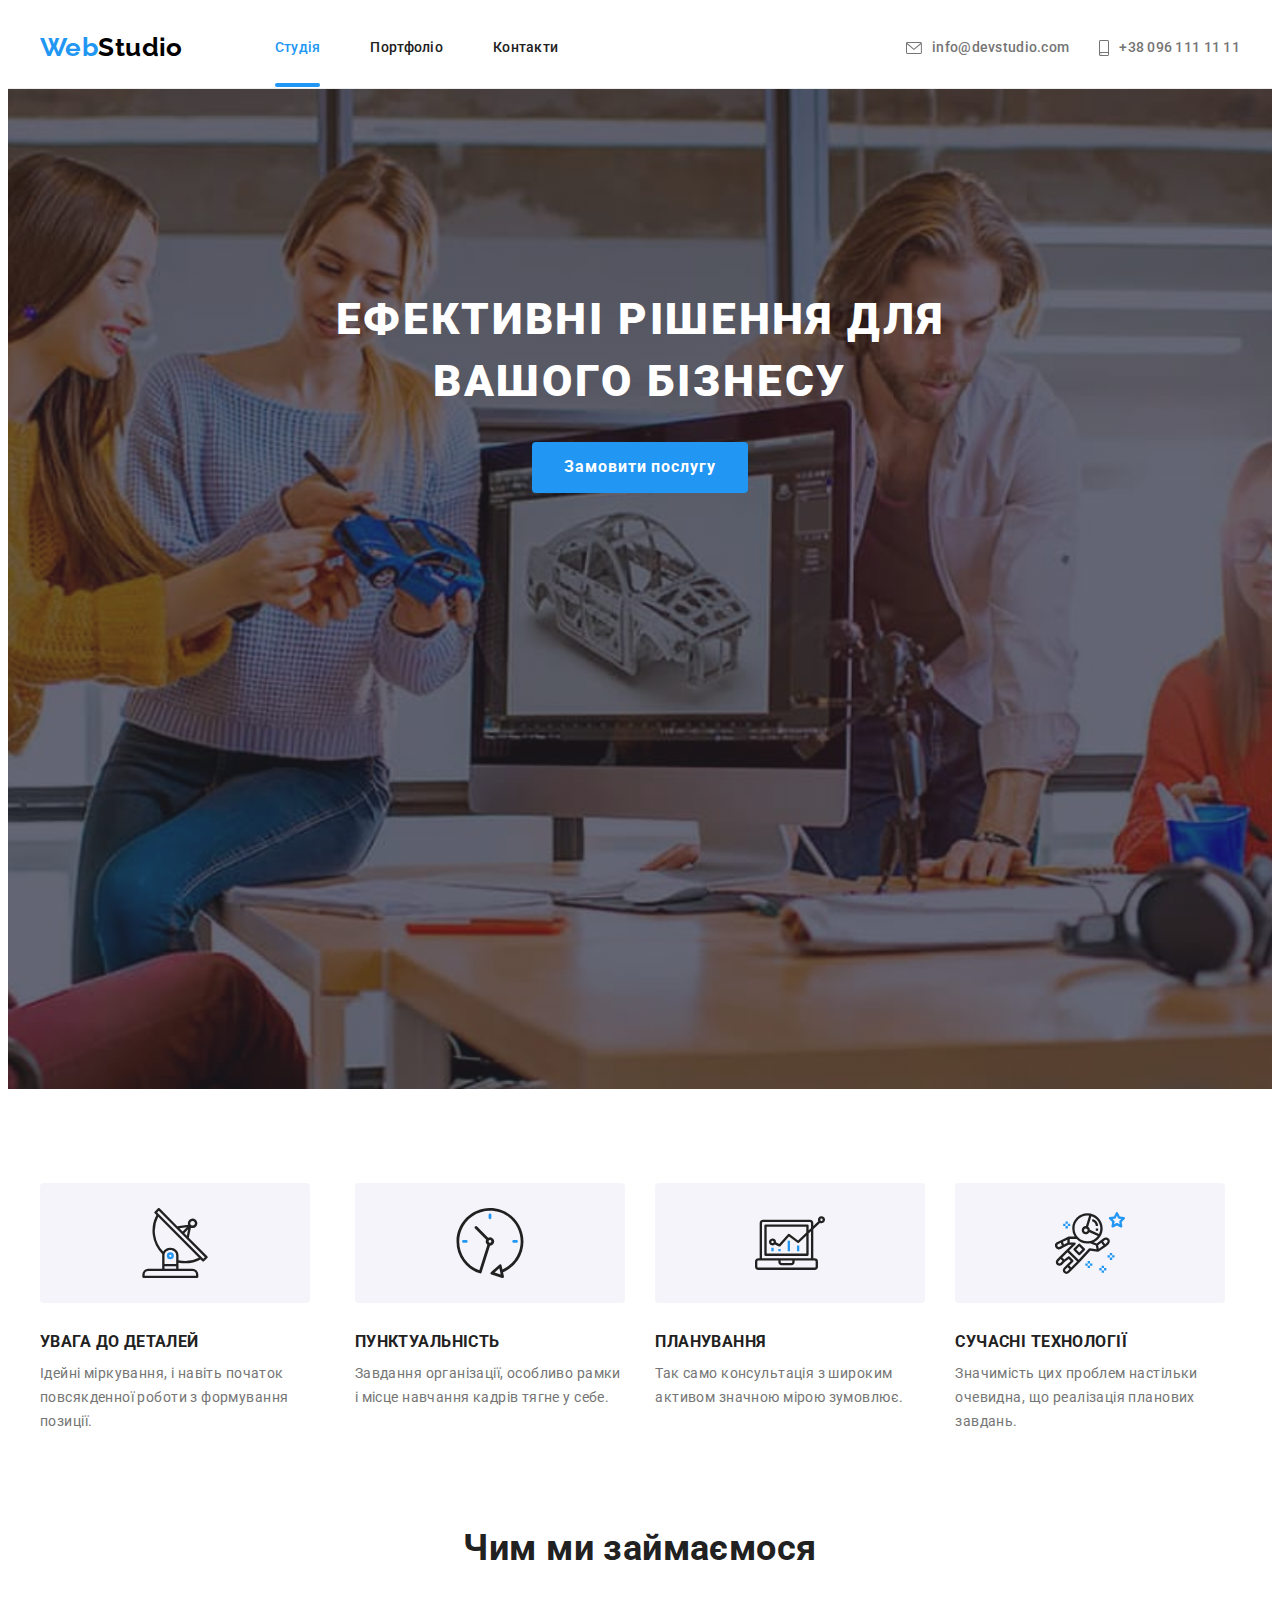
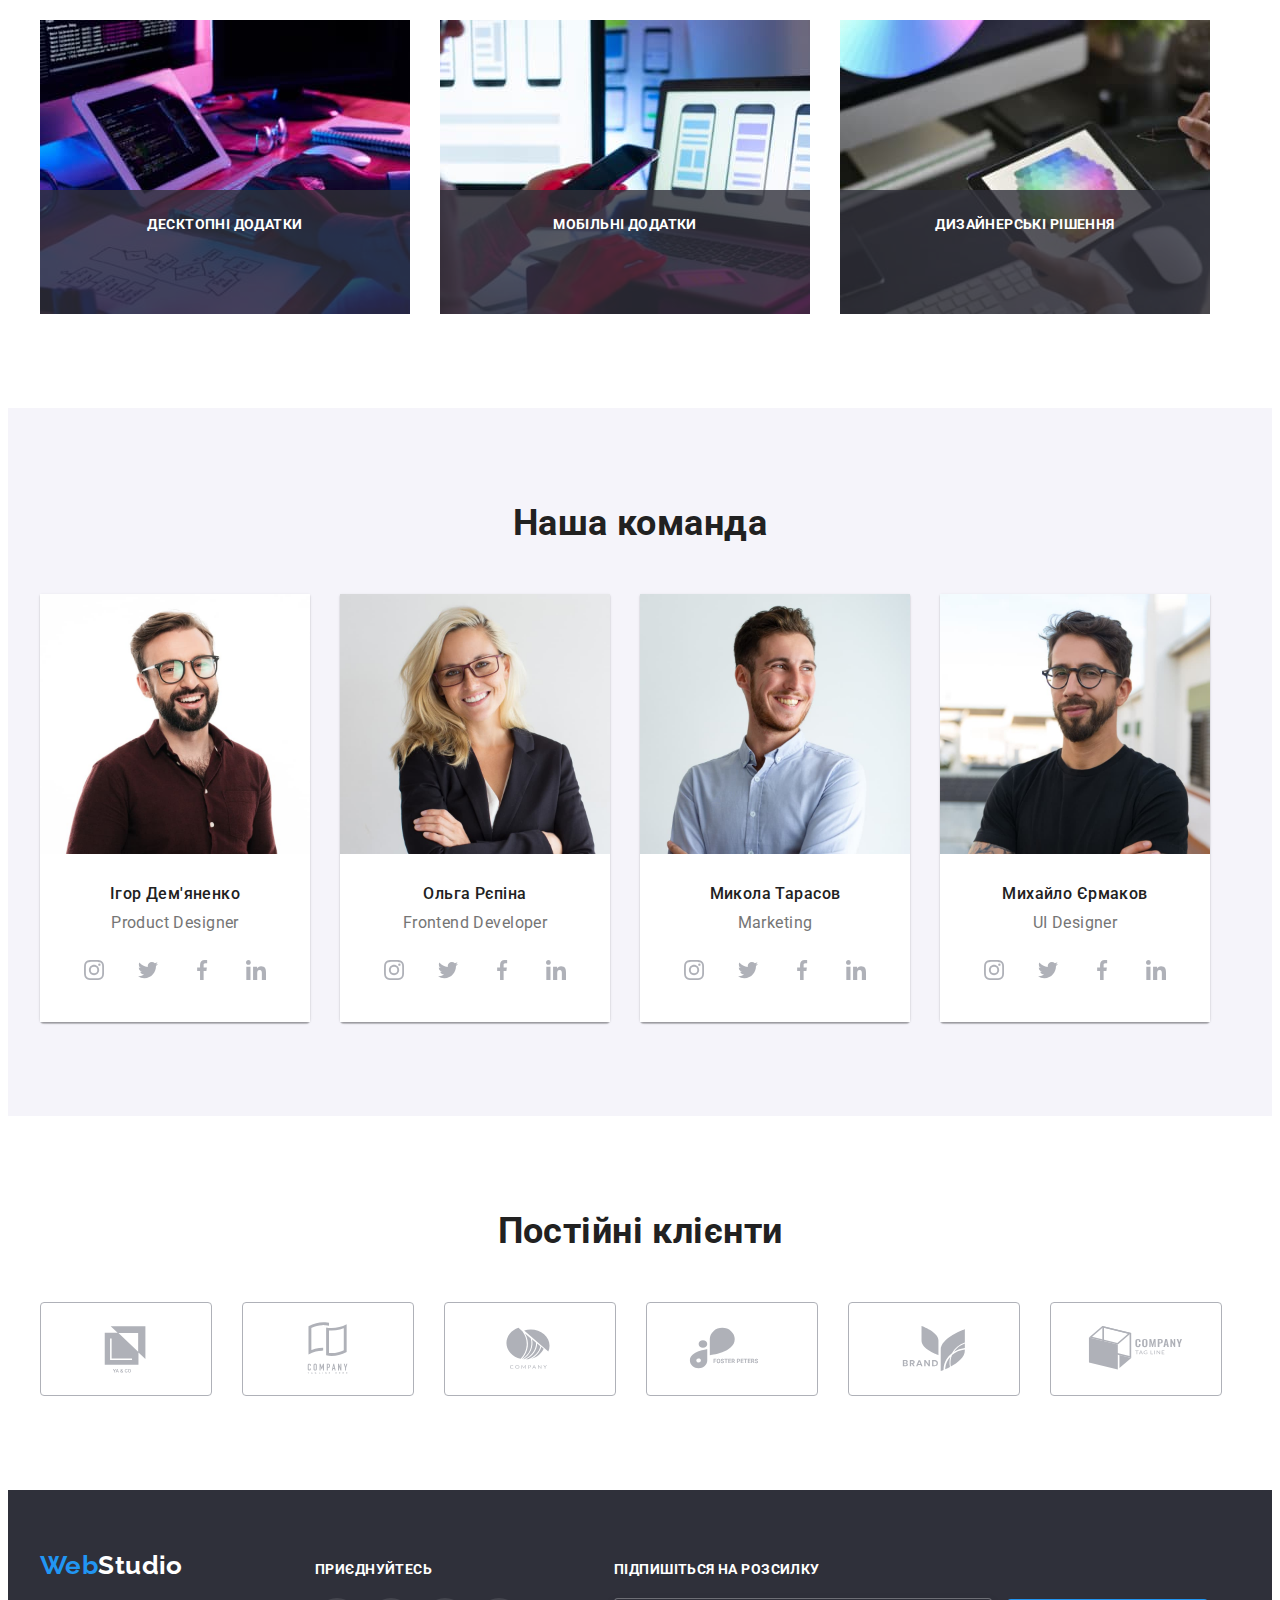
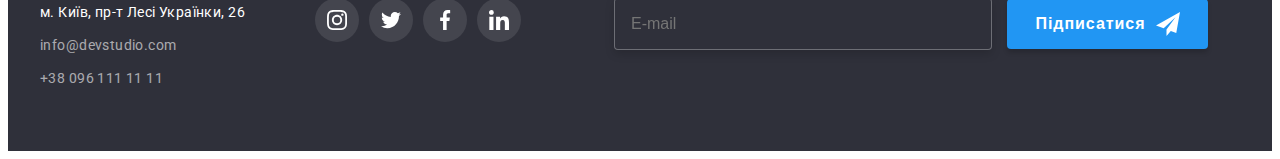
==== commit 564f1900: "changed subscribe button" ====
--- a/index.html
+++ b/index.html
@@ -397,7 +397,7 @@
     </main>
 
     <!-- Adress -->
-    
+
     <footer class="footer">
       <div class="container general-footer">
         <div>
@@ -467,7 +467,7 @@
               <input type="email" class="subscribe-input" name="subscribe-input" placeholder="E-mail">  
           </form>
           <button class="subscribe-btn" type="submit">Підписатися<svg class="icon-send" width="24" height="24">
-            <use href="./images/icons.svg#icon-icon-send"></use>
+            <use href="./images/icons.svg#icon-send"></use>
           </svg> </button>
             </label>
         </div> 
@@ -535,13 +535,11 @@
               class="checkbox"
               name="checkbox"
             />
-              <span class="icon">
-              <svg width="16" height="15">
-                <use class="rectangle" href="./images/icons.svg#icon-rectangle"></use>
-                <use class="checked" href="./images/icons.svg#icon-icon-check"></use>
-              </svg>  
-            </span>
-            <span> Погоджуюся з розсилкою та приймаю <span class="conditions">Умови договору</span></span>
+            <svg class="check-icon" width="16" height="15">
+                <use class="check-border" href="./images/icons.svg#icon-Check-border"></use>
+                <use class="check" href="./images/icons.svg#check"></use>
+              </svg> 
+            <span class="agree" > Погоджуюся з розсилкою та приймаю <a class="conditions" href="">Умови договору</a></span>
           </label>
 
           <button class="btn-submit" type="submit">Відправити</button>
--- a/css/style.css
+++ b/css/style.css
@@ -490,8 +490,7 @@
 .subscribe-btn {
   position: relative;
   margin-left: 12px;
-  width: 200px;
-  height: 50px;
+  padding: 10px 62px 10px 28px;
   background-color: var(--logo-button-text-color);
   color: var(--added-text-color);
   border-radius: 4px;
@@ -513,7 +512,7 @@
   right: 28px;
   top: 50%;
   transform: translateY(-50%);
- padding-left: 10px;
+  margin-left: 10px;
   fill: var(--added-text-color);
 }
 
@@ -699,14 +698,15 @@
   flex-direction: column;
   margin-left: 40px;
   margin-right: 40px;
+  margin-bottom: 10px;
   position: relative;
   font-size: 12px;
   line-height: 1.17;
   letter-spacing: 0.01em;
 }
 
-.form-label:not(:last-child) {
-  margin-bottom: 10px;
+.form-label:last-child {
+  margin-bottom: 0px;
 }
 
 .form-input,
@@ -755,12 +755,6 @@
 }
 
 /* Checkbox */
-
-.checkbox-label {
-  display: flex;
-  align-items: center;
-  margin: 20px 51px 30px 52px;
-}
 
 .checkbox {
   position: absolute;
@@ -773,29 +767,38 @@
   overflow: hidden;
 }
 
-/* .checked {
+.checkbox-label {
+  display: flex;
+  align-items: center;
+  margin: 20px 51px 30px 52px;
+}
+
+.check-border {
+  opacity: 1;
+}
+
+.check {
   opacity: 0;
-} */
-
-span.conditions {
+  transition: fill 250 ms var(--timing-function);
+}
+
+.checkbox:checked + .check-icon>.check{
+  opacity: 1;
+  fill: var(--background-color-hover);
+}
+
+.checkbox:checked + .check-icon>.check-border{
+  opacity: 0;
+}
+
+.agree {
+  margin-left: 10px;
+}
+
+.conditions {
  color: var(--logo-button-text-color);
  text-decoration: underline;
 }
-
-.icon {
-  display: inline-block;
-  padding-right: 8.38px;
-}
-.checkbox:checked + .icon{
-fill:#2196f3;
-opacity: 1;
-}
-/* .checkbox:checked + .checked {
-  opacity: 1;
-}
-.checkbox:checked + .rectangle {
-  opacity: 0;
-} */
 
 .btn-submit {
   display: block;
